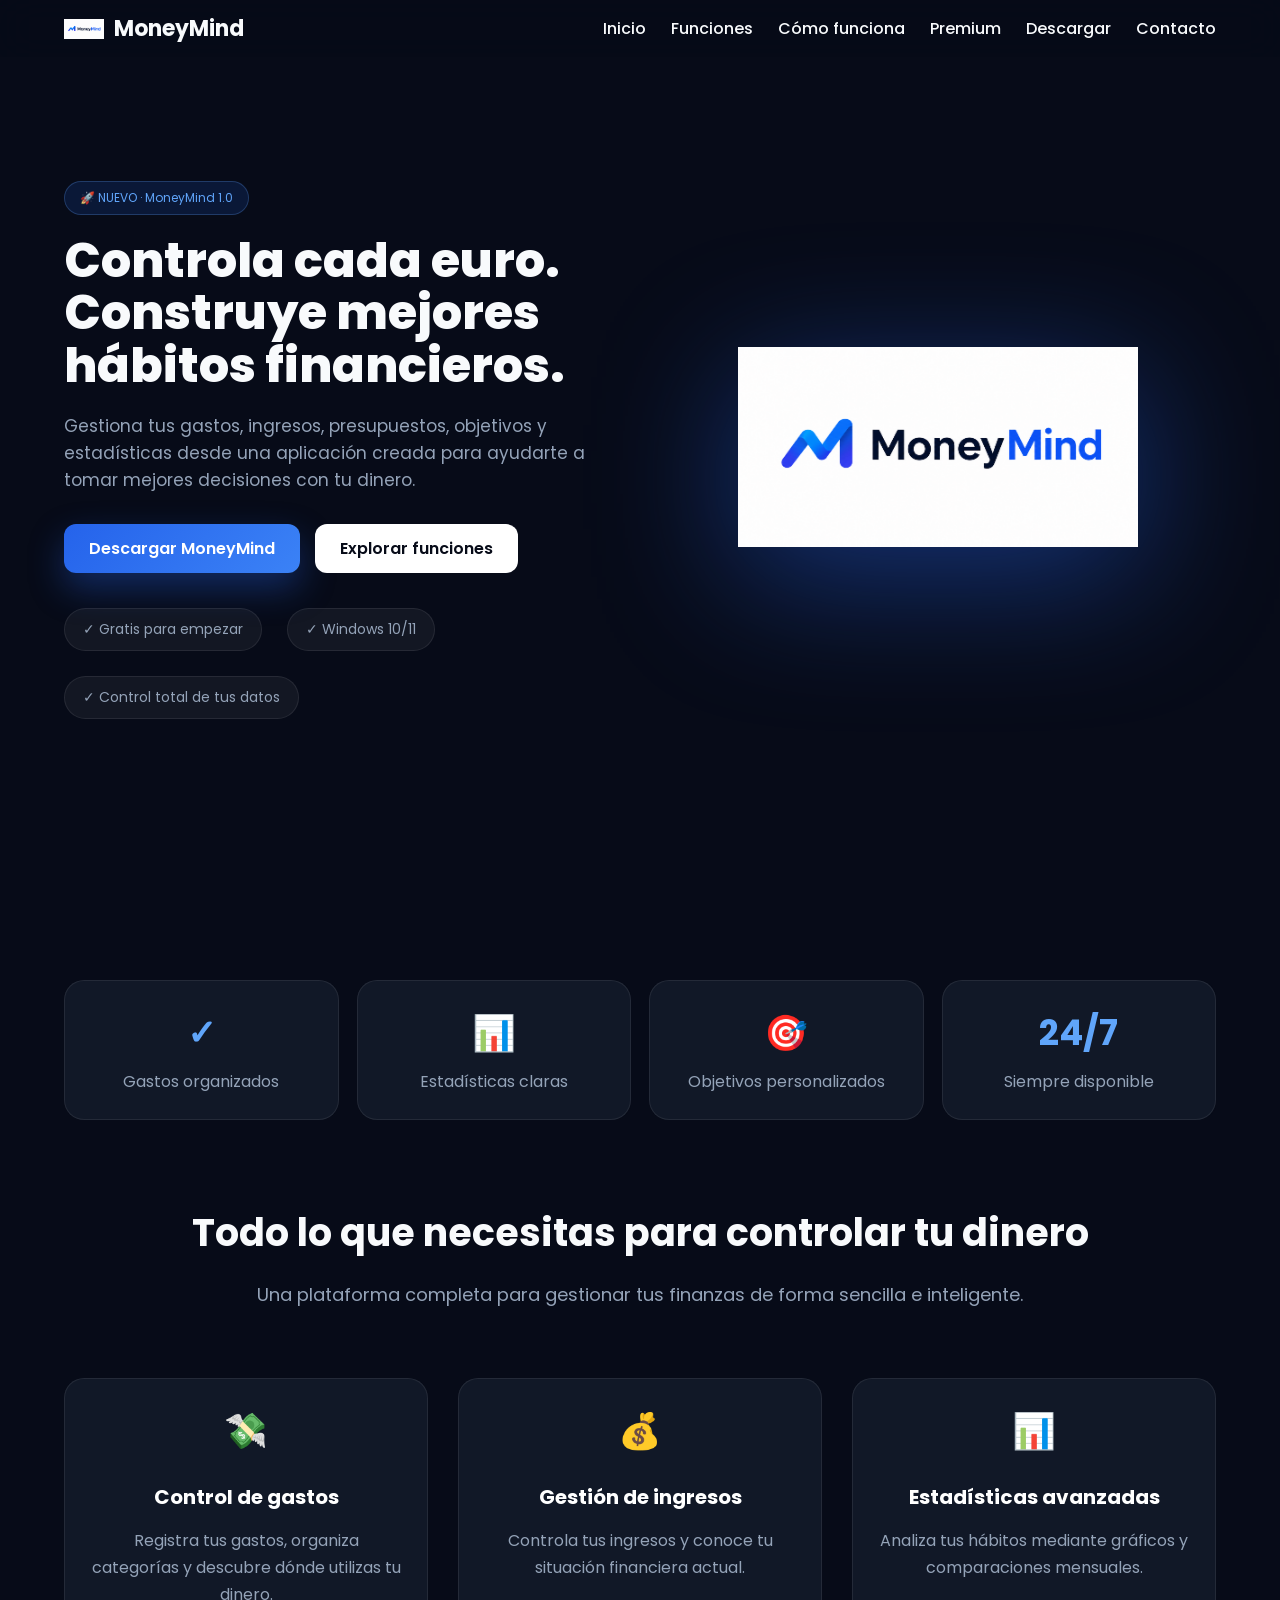
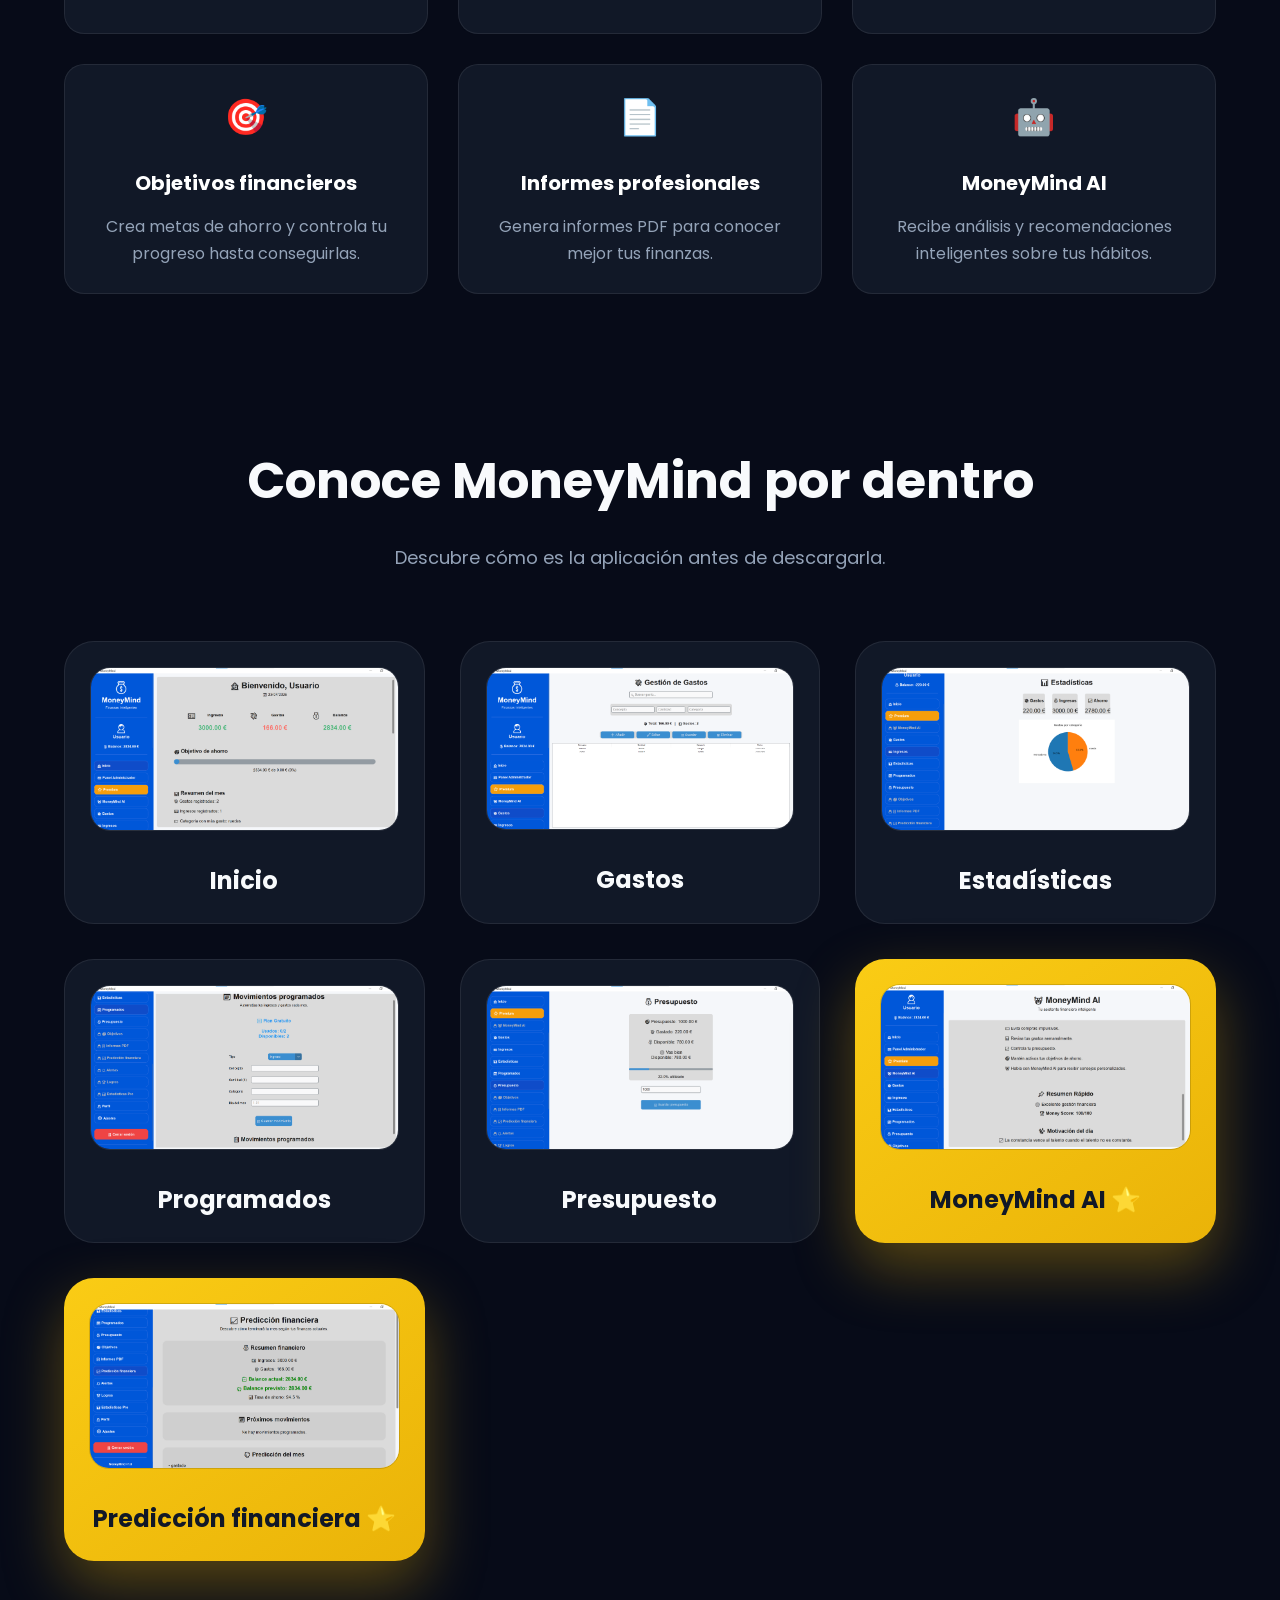
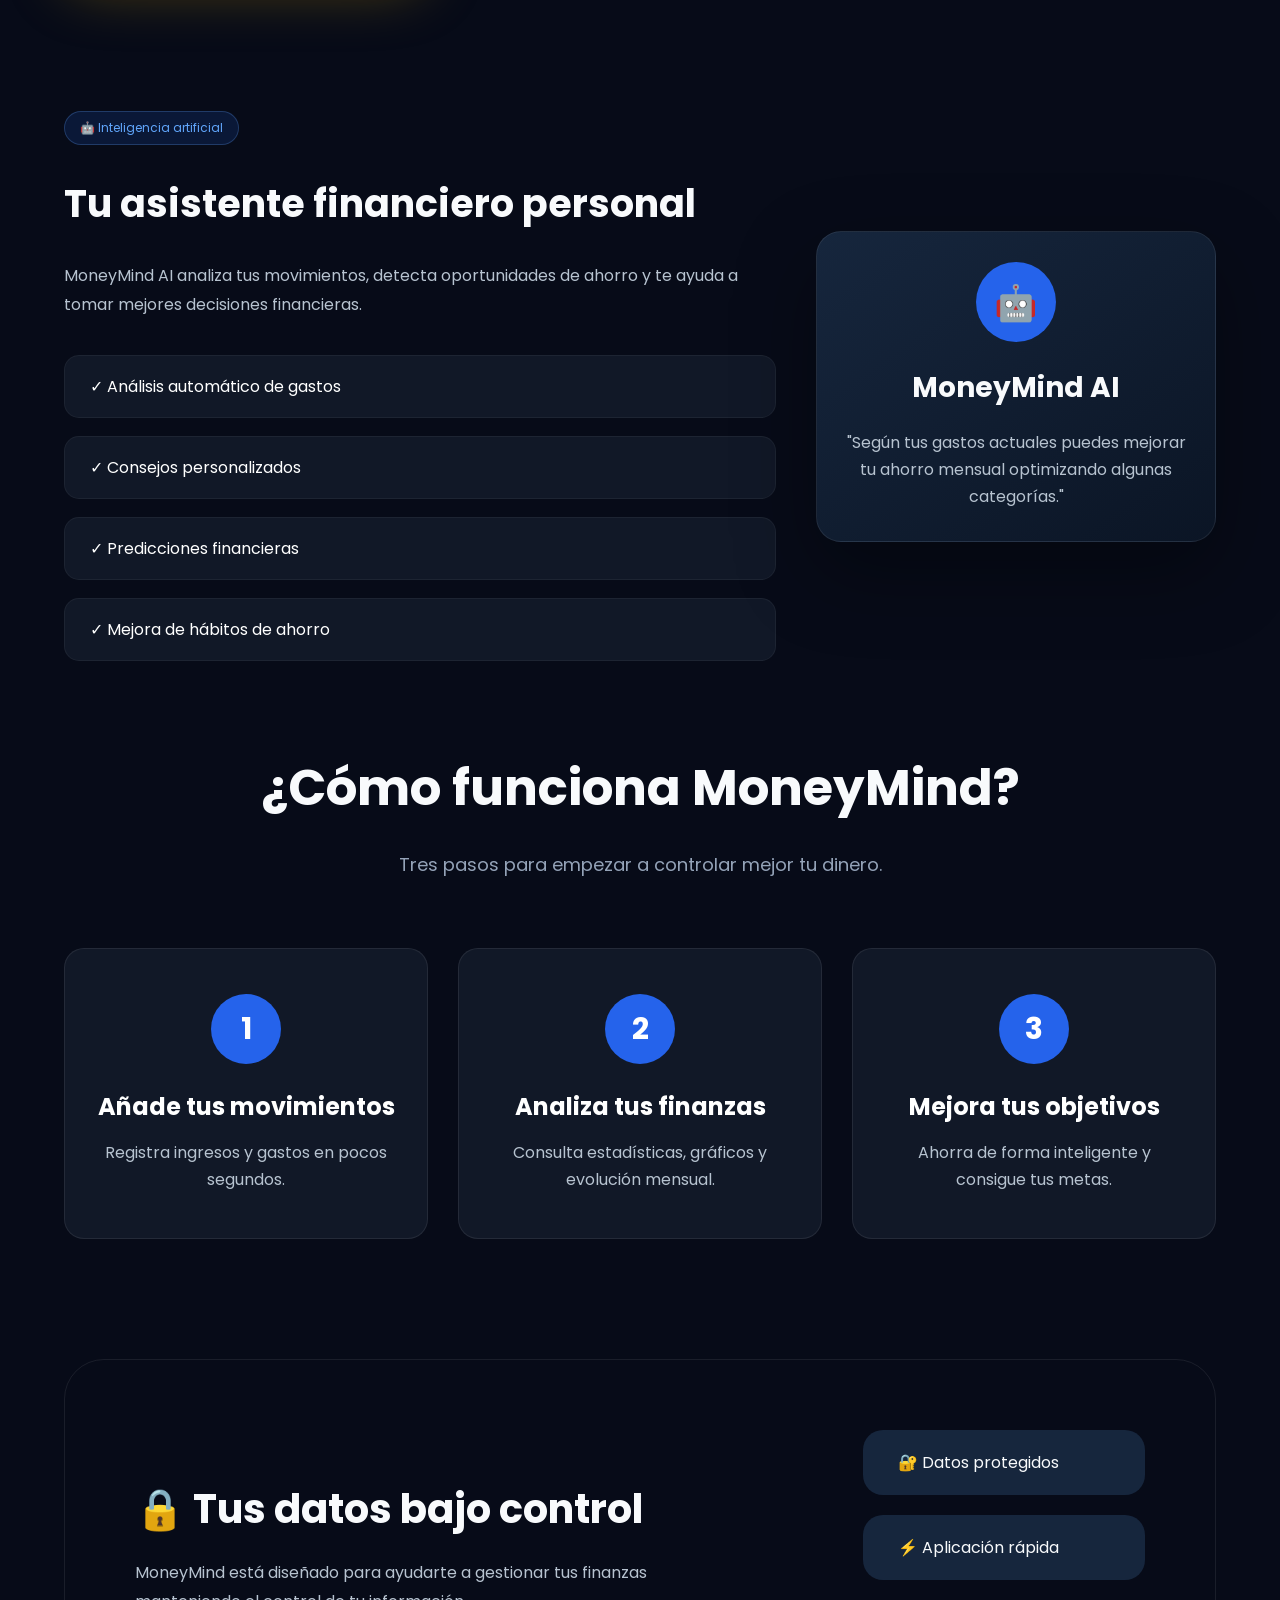
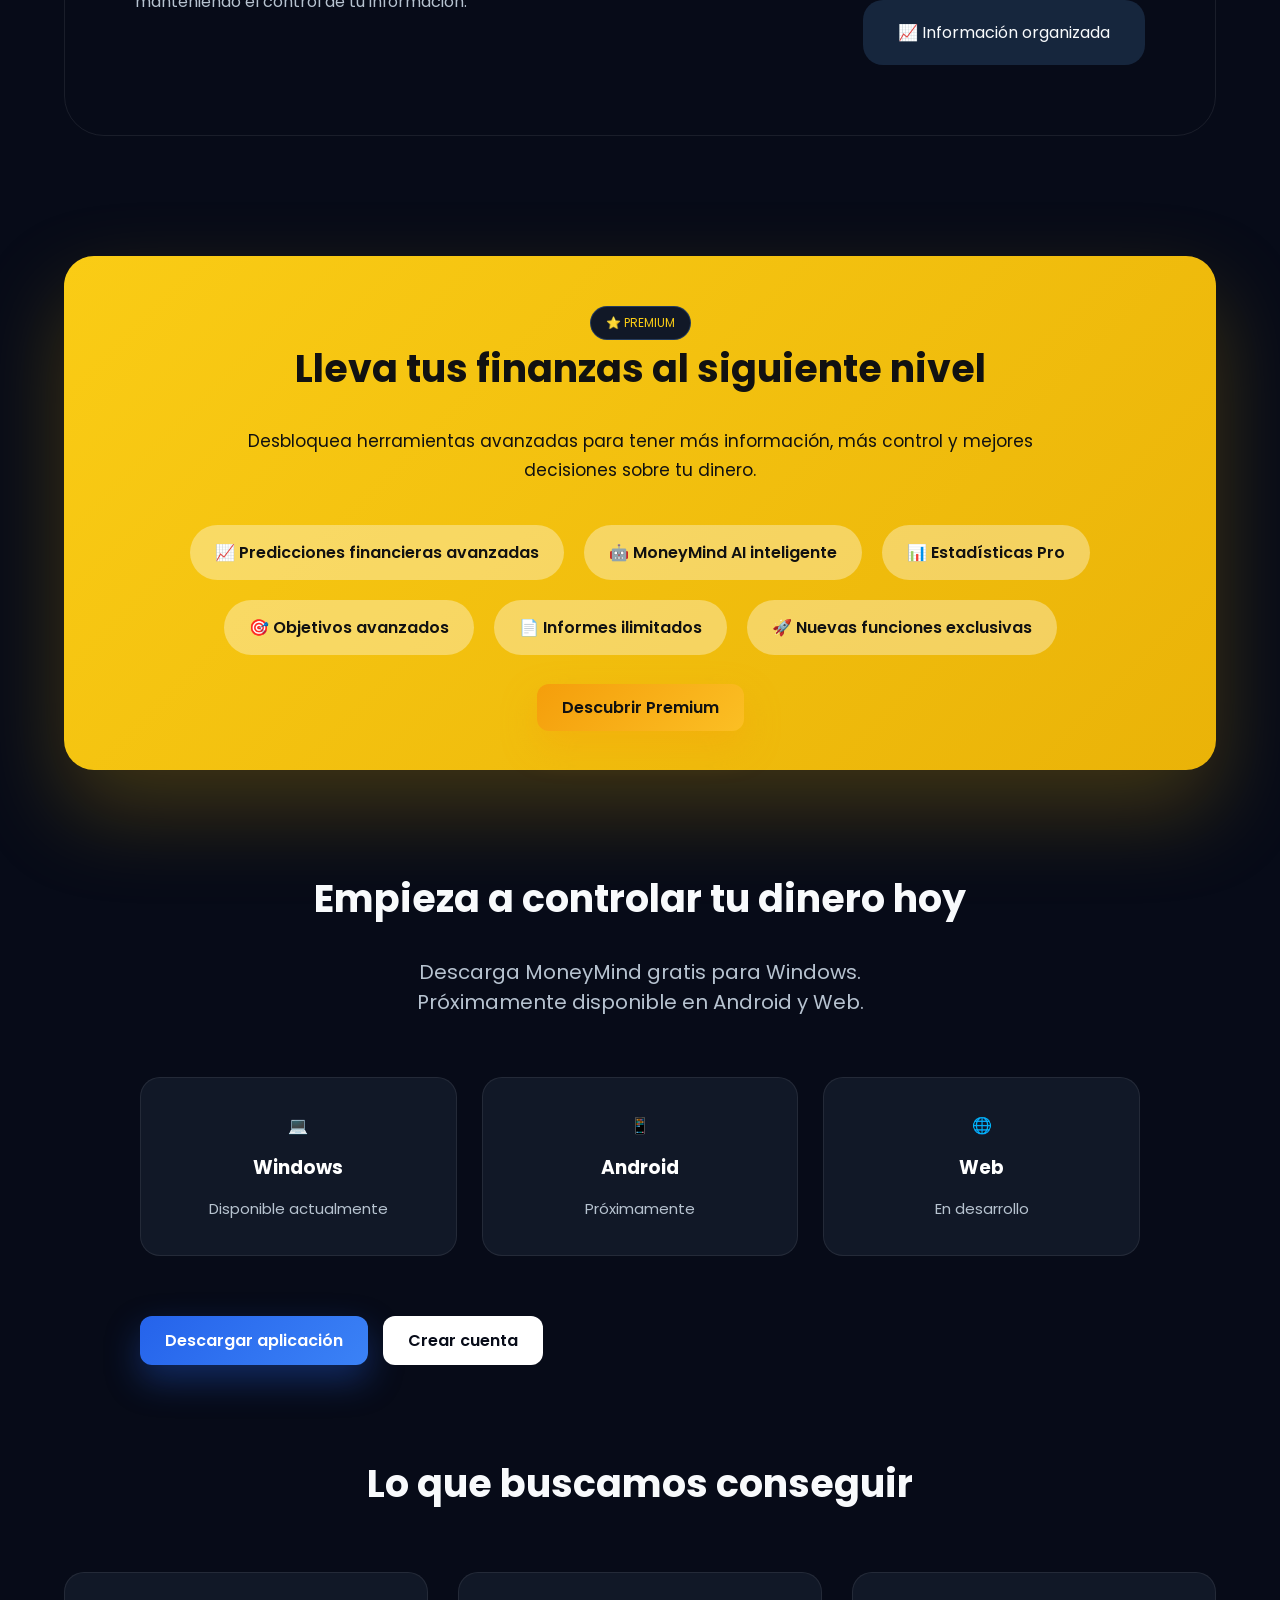
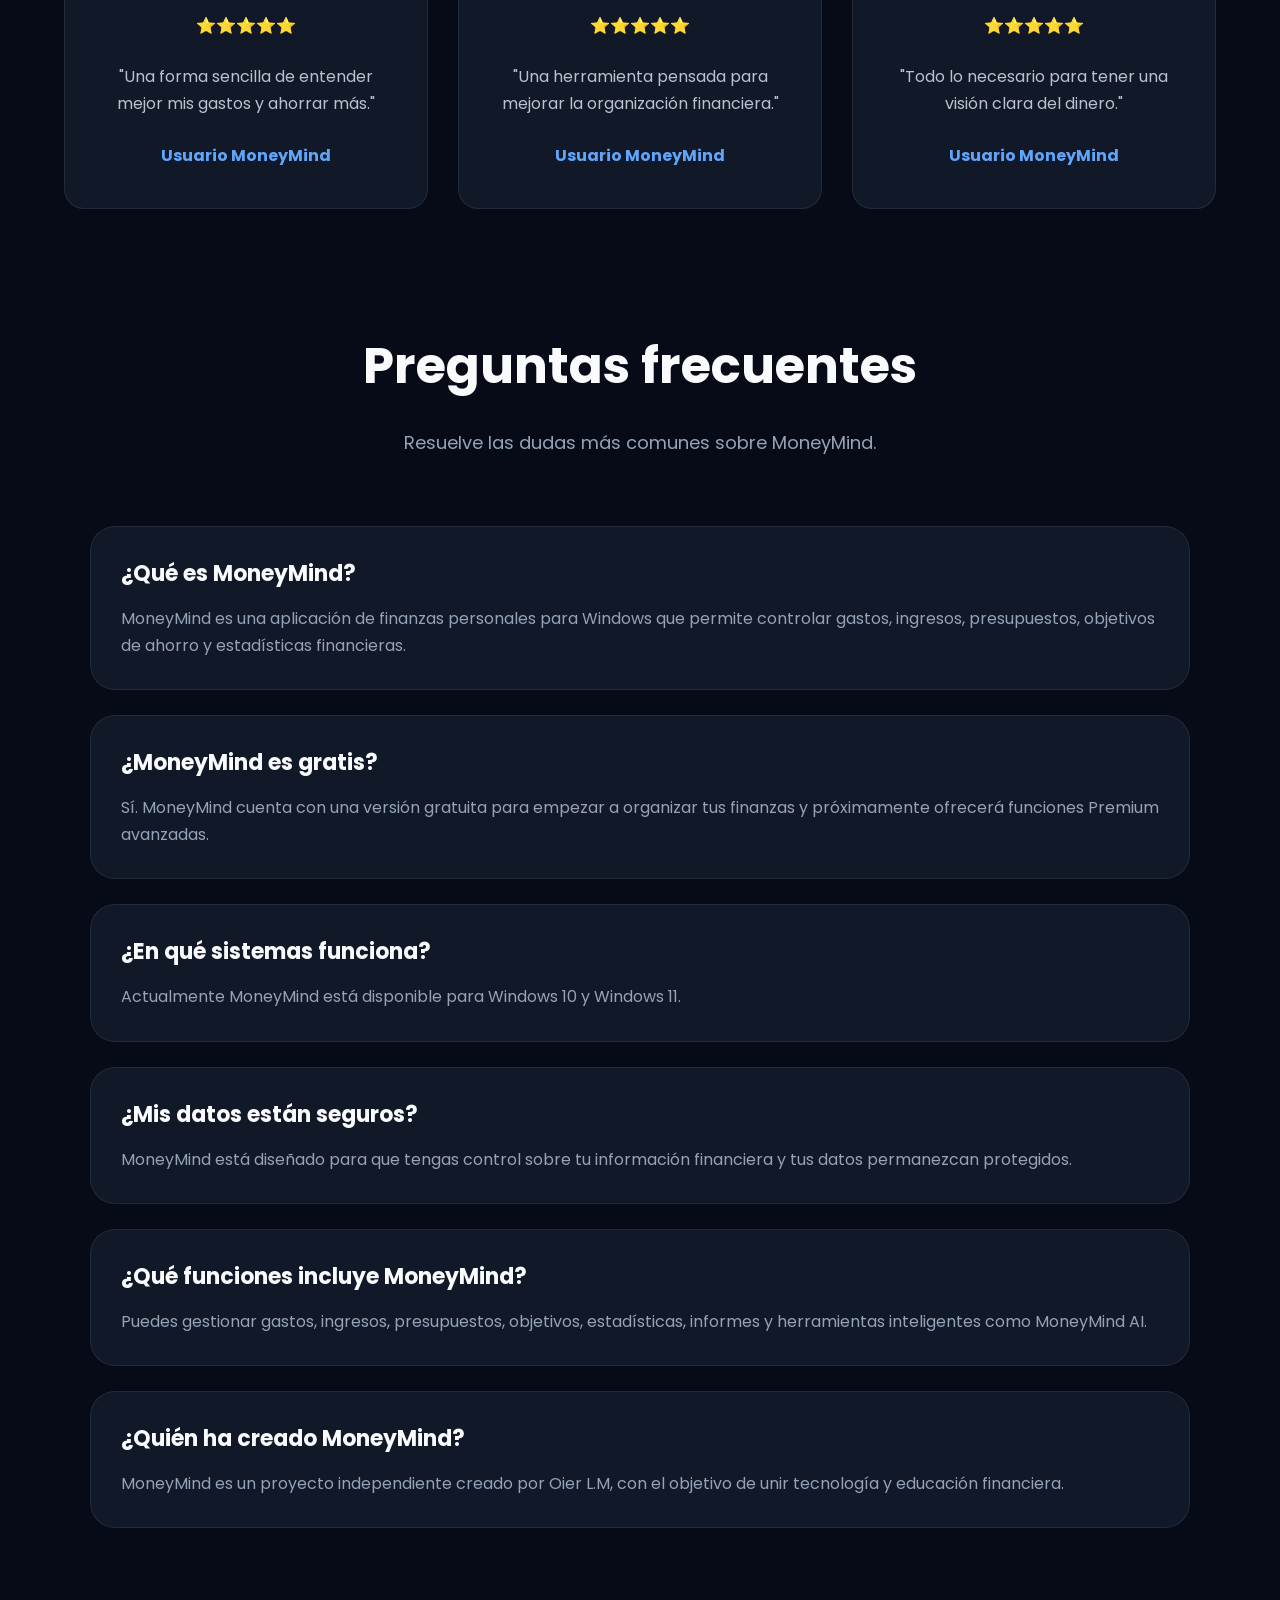
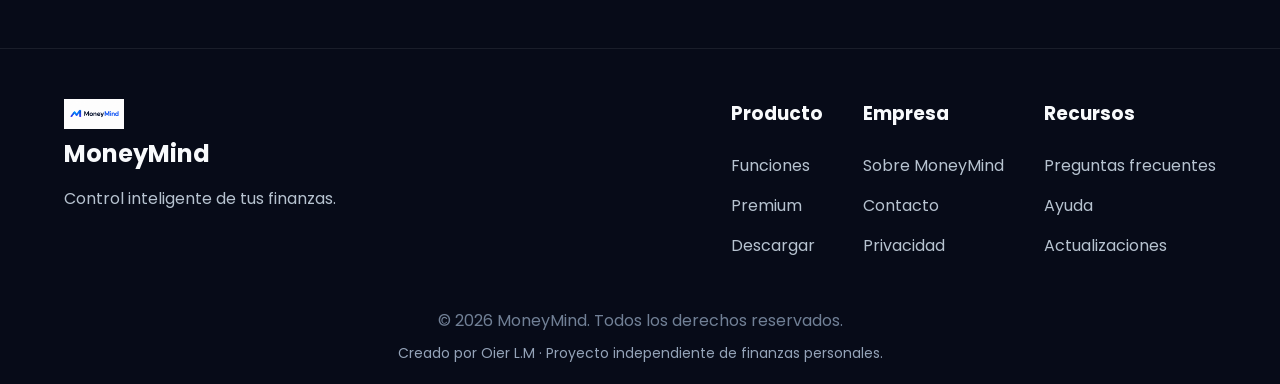
==== index.html @ a3d01015 "Add files via upload" ====
<!DOCTYPE html>
<html lang="es">

<head>

<meta charset="UTF-8">

<meta name="viewport" content="width=device-width, initial-scale=1.0">

<meta name="google-site-verification" content="z1dCvcmq63Uy8JYHEoKgB-xX5mWndfbq8cwg8Mv4E4Q">


<title>
MoneyMind | Aplicación de finanzas personales para controlar gastos
</title>


<meta
    name="description"
    content="MoneyMind es una aplicación de finanzas personales para Windows que ayuda a controlar gastos, ingresos, presupuestos, objetivos de ahorro y estadísticas financieras."
>


<meta
    name="keywords"
    content="finanzas personales, controlar gastos, aplicación de gastos, presupuesto personal, gestión financiera, app financiera Windows"
>


<meta name="author" content="MoneyMind">

<meta name="robots" content="index, follow">


<!-- URL principal -->

<link
    rel="canonical"
    href="https://moneymind1789-collab.github.io/MoneyMind/"
>


<!-- Open Graph para compartir en redes -->

<meta
    property="og:title"
    content="MoneyMind - Control inteligente de tus finanzas"
>


<meta
    property="og:description"
    content="Gestiona gastos, ingresos, presupuestos y objetivos desde una aplicación sencilla e inteligente."
>


<meta
    property="og:type"
    content="website"
>


<meta
    property="og:url"
    content="https://moneymind1789-collab.github.io/MoneyMind/"
>


<meta
    property="og:image"
    content="https://moneymind1789-collab.github.io/MoneyMind/assets/logo.png"
>


<!-- Datos estructurados para Google -->

<script type="application/ld+json">
{
  "@context": "https://schema.org",
  "@type": "SoftwareApplication",
  "name": "MoneyMind",
  "operatingSystem": "Windows",
  "applicationCategory": "FinanceApplication",
  "description": "Aplicación de finanzas personales para controlar gastos, ingresos, presupuestos y objetivos de ahorro.",
  "url": "https://moneymind1789-collab.github.io/MoneyMind/",
  "downloadUrl": "https://github.com/moneymind1789-collab/MoneyMind/releases/download/v1.0/MoneyMind.exe"
}
</script>


<link rel="stylesheet" href="style.css">


<link
    rel="preconnect"
    href="https://fonts.googleapis.com"
>


<link
    rel="preconnect"
    href="https://fonts.gstatic.com"
    crossorigin
>


<link
    href="https://fonts.googleapis.com/css2?family=Poppins:wght@300;400;500;600;700;800&display=swap"
    rel="stylesheet"
>


</head>


<body>


<header>


<nav class="navbar">


<div class="logo">


<img
    src="assets/logo.png"
    alt="Logo MoneyMind"
>


<span>
MoneyMind
</span>


</div>


<div class="menu-icon">

☰

</div>


<ul>


<li>
<a href="#inicio">
Inicio
</a>
</li>


<li>
<a href="#funciones">
Funciones
</a>
</li>


<li>
<a href="#como-funciona">
Cómo funciona
</a>
</li>


<li>
<a href="#premium">
Premium
</a>
</li>


<li>
<a href="#descargar">
Descargar
</a>
</li>


<li>
<a href="contacto.html">
Contacto
</a>
</li>


</ul>


</nav>


</header>


<main>


<section
    class="hero"
    id="inicio"
>


<div class="hero-texto reveal-left">


<span class="etiqueta">

🚀 NUEVO · MoneyMind 1.0

</span>


<h1>

Controla cada euro.
<br>

Construye mejores hábitos financieros.

</h1>


<p>

Gestiona tus gastos, ingresos, presupuestos,
objetivos y estadísticas desde una aplicación
creada para ayudarte a tomar mejores decisiones
con tu dinero.

</p>


<div class="botones">


<a
    href="https://github.com/moneymind1789-collab/MoneyMind/releases/download/v1.0/MoneyMind.exe"
    class="btn btn-azul"
>
    Descargar MoneyMind
</a>


<a
    href="#funciones"
    class="btn btn-blanco"
>

Explorar funciones

</a>


</div>


<div class="confianza">


<div>
✓ Gratis para empezar
</div>


<div>
✓ Windows 10/11
</div>


<div>
✓ Control total de tus datos
</div>


</div>


</div>


<div class="hero-imagen reveal-right">


<img
    src="assets/logo.png"
    alt="Aplicación MoneyMind"
>


</div>


</section>


<!-- ESTADÍSTICAS -->


<section
    class="estadisticas reveal"
    id="estadisticas"
>


<div class="stats-box">


<div class="stat">


<h2>
✓
</h2>


<p>
Gastos organizados
</p>


</div>


<div class="stat">


<h2>
📊
</h2>


<p>
Estadísticas claras
</p>


</div>


<div class="stat">


<h2>
🎯
</h2>


<p>
Objetivos personalizados
</p>


</div>


<div class="stat">


<h2>
24/7
</h2>


<p>
Siempre disponible
</p>


</div>


</div>


</section>



<!-- FUNCIONES -->

<section class="funciones reveal" id="funciones">



<h2>

Todo lo que necesitas para controlar tu dinero

</h2>



<p class="subtitulo">

Una plataforma completa para gestionar tus finanzas de forma sencilla e inteligente.

</p>







<div class="grid">





<div class="card reveal">


<div class="icono">

💸

</div>


<h3>

Control de gastos

</h3>


<p>

Registra tus gastos, organiza categorías y descubre dónde utilizas tu dinero.

</p>


</div>







<div class="card reveal">


<div class="icono">

💰

</div>


<h3>

Gestión de ingresos

</h3>


<p>

Controla tus ingresos y conoce tu situación financiera actual.

</p>


</div>







<div class="card reveal">


<div class="icono">

📊

</div>


<h3>

Estadísticas avanzadas

</h3>


<p>

Analiza tus hábitos mediante gráficos y comparaciones mensuales.

</p>


</div>







<div class="card reveal">


<div class="icono">

🎯

</div>


<h3>

Objetivos financieros

</h3>


<p>

Crea metas de ahorro y controla tu progreso hasta conseguirlas.

</p>


</div>







<div class="card reveal">


<div class="icono">

📄

</div>


<h3>

Informes profesionales

</h3>


<p>

Genera informes PDF para conocer mejor tus finanzas.

</p>


</div>







<div class="card reveal">


<div class="icono">

🤖

</div>


<h3>

MoneyMind AI

</h3>


<p>

Recibe análisis y recomendaciones inteligentes sobre tus hábitos.

</p>


</div>





</div>



</section>


<!-- CAPTURAS -->

<section class="capturas reveal">

    <h2>Conoce MoneyMind por dentro</h2>

    <p class="subtitulo">
        Descubre cómo es la aplicación antes de descargarla.
    </p>

    <div class="capturas-grid">

        <div class="captura">
            <img src="assets/inicio.png" onclick="abrirImagen(this.src)">
            <h3>Inicio</h3>
        </div>

        <div class="captura">
            <img src="assets/gastos.png" onclick="abrirImagen(this.src)">
            <h3>Gastos</h3>
        </div>

        <div class="captura">
            <img src="assets/estadisticas.png" onclick="abrirImagen(this.src)">
            <h3>Estadísticas</h3>
        </div>

        <div class="captura">
            <img src="assets/programados.png" onclick="abrirImagen(this.src)">
            <h3>Programados</h3>
        </div>

        <div class="captura">
            <img src="assets/presupuesto.png" onclick="abrirImagen(this.src)">
            <h3>Presupuesto</h3>
        </div>

        <div class="captura premium-captura">
            <img src="assets/moneymind-ai.png" onclick="abrirImagen(this.src)">
            <h3>MoneyMind AI ⭐</h3>
        </div>

        <div class="captura premium-captura">
            <img src="assets/prediccion-financiera.png" onclick="abrirImagen(this.src)">
            <h3>Predicción financiera ⭐</h3>
        </div>

    </div>

</section>




<!-- MONEY MIND AI -->

<section class="ia reveal" id="ia">



<div class="ia-contenido">



<span class="etiqueta">

🤖 Inteligencia artificial

</span>




<h2>

Tu asistente financiero personal

</h2>




<p>

MoneyMind AI analiza tus movimientos,
detecta oportunidades de ahorro y te ayuda
a tomar mejores decisiones financieras.

</p>





<div class="ia-lista">


<div>

✓ Análisis automático de gastos

</div>


<div>

✓ Consejos personalizados

</div>


<div>

✓ Predicciones financieras

</div>


<div>

✓ Mejora de hábitos de ahorro

</div>



</div>




</div>







<div class="ia-card">



<div class="ai-circle">

🤖

</div>




<h3>

MoneyMind AI

</h3>




<p>

"Según tus gastos actuales puedes mejorar tu ahorro mensual optimizando algunas categorías."

</p>



</div>






</section>









<!-- COMO FUNCIONA -->

<section class="como-funciona reveal" id="como-funciona">



<h2>

¿Cómo funciona MoneyMind?

</h2>



<p class="subtitulo">

Tres pasos para empezar a controlar mejor tu dinero.

</p>





<div class="pasos">





<div class="paso">


<span>

1

</span>


<h3>

Añade tus movimientos

</h3>


<p>

Registra ingresos y gastos en pocos segundos.

</p>


</div>







<div class="paso">


<span>

2

</span>


<h3>

Analiza tus finanzas

</h3>


<p>

Consulta estadísticas, gráficos y evolución mensual.

</p>


</div>







<div class="paso">


<span>

3

</span>


<h3>

Mejora tus objetivos

</h3>


<p>

Ahorra de forma inteligente y consigue tus metas.

</p>


</div>





</div>




</section>









<!-- SEGURIDAD -->

<section class="seguridad reveal">



<div>


<h2>

🔒 Tus datos bajo control

</h2>



<p>

MoneyMind está diseñado para ayudarte a gestionar
tus finanzas manteniendo el control de tu información.

</p>



</div>





<div class="seguridad-box">


<div>

🔐 Datos protegidos

</div>


<div>

⚡ Aplicación rápida

</div>


<div>

📈 Información organizada

</div>


</div>





</section>



<!-- PREMIUM -->

<section class="premium reveal" id="premium">



<div class="premium-contenido">



<span class="etiqueta premium-tag">

⭐ PREMIUM

</span>




<h2>

Lleva tus finanzas al siguiente nivel

</h2>





<p>

Desbloquea herramientas avanzadas para tener
más información, más control y mejores decisiones
sobre tu dinero.

</p>






<div class="premium-funciones">





<div>

📈 Predicciones financieras avanzadas

</div>




<div>

🤖 MoneyMind AI inteligente

</div>




<div>

📊 Estadísticas Pro

</div>




<div>

🎯 Objetivos avanzados

</div>




<div>

📄 Informes ilimitados

</div>




<div>

🚀 Nuevas funciones exclusivas

</div>



</div>






<a href="#" class="btn btn-dorado">

Descubrir Premium

</a>





</div>





</section>









<!-- DESCARGA -->

<section class="descarga reveal" id="descargar">





<h2>

Empieza a controlar tu dinero hoy

</h2>





<p>

Descarga MoneyMind gratis para Windows.
<br>

Próximamente disponible en Android y Web.

</p>







<div class="descarga-info">



<div>

💻

<h3>

Windows

</h3>

<p>

Disponible actualmente

</p>

</div>





<div>

📱

<h3>

Android

</h3>

<p>

Próximamente

</p>

</div>





<div>

🌐

<h3>

Web

</h3>

<p>

En desarrollo

</p>

</div>




</div>







<div class="botones">



<a href="descargar.html" class="btn btn-azul">

Descargar aplicación

</a>





<a href="#" class="btn btn-blanco">

Crear cuenta

</a>



</div>





</section>









<!-- TESTIMONIOS -->

<section class="testimonios reveal">





<h2>

Lo que buscamos conseguir

</h2>





<div class="testimonios-grid">





<div class="testimonio">


<div>

⭐⭐⭐⭐⭐

</div>


<p>

"Una forma sencilla de entender mejor mis gastos y ahorrar más."

</p>


<h4>

Usuario MoneyMind

</h4>


</div>







<div class="testimonio">


<div>

⭐⭐⭐⭐⭐

</div>


<p>

"Una herramienta pensada para mejorar la organización financiera."

</p>


<h4>

Usuario MoneyMind

</h4>


</div>







<div class="testimonio">


<div>

⭐⭐⭐⭐⭐

</div>


<p>

"Todo lo necesario para tener una visión clara del dinero."

</p>


<h4>

Usuario MoneyMind

</h4>


</div>





</div>





</section>




</main>









<!-- PREGUNTAS FRECUENTES -->

<section class="faq reveal" id="faq">


<h2>

Preguntas frecuentes

</h2>


<p class="subtitulo">

Resuelve las dudas más comunes sobre MoneyMind.

</p>




<div class="faq-container">



<div class="faq-item">

<h3>

¿Qué es MoneyMind?

</h3>

<p>

MoneyMind es una aplicación de finanzas personales para Windows que permite controlar gastos, ingresos, presupuestos, objetivos de ahorro y estadísticas financieras.

</p>

</div>





<div class="faq-item">

<h3>

¿MoneyMind es gratis?

</h3>

<p>

Sí. MoneyMind cuenta con una versión gratuita para empezar a organizar tus finanzas y próximamente ofrecerá funciones Premium avanzadas.

</p>

</div>





<div class="faq-item">

<h3>

¿En qué sistemas funciona?

</h3>

<p>

Actualmente MoneyMind está disponible para Windows 10 y Windows 11.

</p>

</div>





<div class="faq-item">

<h3>

¿Mis datos están seguros?

</h3>

<p>

MoneyMind está diseñado para que tengas control sobre tu información financiera y tus datos permanezcan protegidos.

</p>

</div>





<div class="faq-item">

<h3>

¿Qué funciones incluye MoneyMind?

</h3>

<p>

Puedes gestionar gastos, ingresos, presupuestos, objetivos, estadísticas, informes y herramientas inteligentes como MoneyMind AI.

</p>

</div>




<div class="faq-item">

<h3>

¿Quién ha creado MoneyMind?

</h3>

<p>

MoneyMind es un proyecto independiente creado por Oier L.M, con el objetivo de unir tecnología y educación financiera.

</p>

</div>



</div>


</section>




<!-- FOOTER -->

<footer class="footer">





<div class="footer-contenido">





<div class="footer-logo">



<img src="assets/logo.png" alt="Logo MoneyMind">



<h2>

MoneyMind

</h2>




<p>

Control inteligente de tus finanzas.

</p>




</div>









<div class="footer-links">





<div>


<h3>

Producto

</h3>


<a href="#funciones">

Funciones

</a>


<a href="#premium">

Premium

</a>


<a href="#descargar">

Descargar

</a>



</div>








<div>


<h3>

Empresa

</h3>


<a href="sobre.html">
Sobre MoneyMind
</a>



<a href="contacto.html">

Contacto

</a>



<a href="privacidad.html">
Privacidad
</a>



</div>








<div>


<h3>

Recursos

</h3>


<a href="#faq">

Preguntas frecuentes

</a>


<a href="ayuda.html">
Ayuda
</a>


<a href="actualizaciones.html">
Actualizaciones
</a>


</div>







</div>







</div>









<div class="footer-final">



<p>

© 2026 MoneyMind.
Todos los derechos reservados.

</p>


<p class="creador">

Creado por Oier L.M · Proyecto independiente de finanzas personales.

</p>



</div>






</footer>








<script src="script.js"></script>





</body>

</html>
---- style.css ----
/* ================================================= */

/* RESET GLOBAL */

/* ================================================= */



*{

    margin:0;

    padding:0;

    box-sizing:border-box;

}





:root{



    --bg:#070B18;



    --bg-card:#111827;



    --bg-card-light:#162235;



    --primary:#2563EB;



    --primary-light:#3B82F6;



    --success:#10B981;



    --gold:#F59E0B;



    --text:#F8FAFC;



    --text-soft:#94A3B8;



    --border:rgba(255,255,255,.08);



}





html{



    scroll-behavior:smooth;



    scroll-padding-top:100px;



    background:#070B18;



}





body{



    font-family:'Poppins',sans-serif;



    background:#070B18 !important;



    color:#F8FAFC;



    overflow-x:hidden;



    min-height:100vh;



}









/* ================================================= */

/* FONDO FINTECH PREMIUM */

/* ================================================= */





body::before{



    content:"";



    position:fixed;



    width:950px;



    height:950px;



    top:-400px;



    right:-350px;





    background:#3B82F6;



    opacity:.20;



    filter:blur(180px);



    border-radius:50%;



    z-index:-2;



}









body::after{



    content:"";



    position:fixed;



    width:850px;



    height:850px;



    bottom:-400px;



    left:-350px;





    background:#10B981;



    opacity:.12;



    filter:blur(180px);



    border-radius:50%;



    z-index:-2;



}











/* ================================================= */

/* NAVBAR */

/* ================================================= */





header{



    position:fixed;



    top:0;



    width:100%;



    z-index:999;



    backdrop-filter:blur(20px);



    background:rgba(7,11,24,.75);



}











.navbar{



    width:90%;



    max-width:1300px;



    margin:auto;



    display:flex;



    justify-content:space-between;



    align-items:center;



    padding:20px 0;



}











.logo{



    display:flex;



    align-items:center;



    gap:15px;



    font-size:28px;



    font-weight:700;



}











.logo img{



    width:55px;



}











.navbar ul{



    display:flex;



    gap:40px;



    list-style:none;



}











.navbar a{



    color:var(--text);



    text-decoration:none;



    font-weight:500;



    transition:.3s;



}











.navbar a:hover{



    color:#60A5FA;



}











.menu-icon{



    display:none;



    font-size:32px;



    cursor:pointer;



}













/* ================================================= */

/* HERO */

/* ================================================= */





.hero{



    min-height:100vh;



    width:90%;



    max-width:1300px;



    margin:auto;



    display:grid;



    grid-template-columns:1fr 1fr;



    align-items:center;



    gap:70px;



}











.etiqueta{



    display:inline-block;



    background:rgba(37,99,235,.15);



    color:#60A5FA;



    padding:10px 20px;



    border-radius:40px;



    font-size:14px;



    border:1px solid rgba(96,165,250,.25);



}











.hero-texto h1{



    font-size:70px;



    line-height:1.1;



    margin:30px 0;



    font-weight:800;



}











.hero-texto p{



    color:var(--text-soft);



    font-size:20px;



    line-height:1.8;



    max-width:600px;



}











.hero-imagen{



    text-align:center;



}











.hero-imagen img{



    width:100%;



    max-width:560px;



    animation:flotar 5s infinite ease-in-out;





    filter:



    drop-shadow(0 30px 70px rgba(37,99,235,.45));



}







/* ================================================= */

/* BOTONES PREMIUM */

/* ================================================= */





.botones{



    display:flex;



    gap:20px;



    margin-top:45px;



    flex-wrap:wrap;



}









.btn{



    position:relative;



    padding:16px 35px;



    border-radius:16px;



    text-decoration:none;



    font-weight:600;



    overflow:hidden;



    transition:.35s;



}











.btn-azul{



    background:linear-gradient(

    135deg,

    #2563EB,

    #3B82F6

    );



    color:white;



    box-shadow:

    0 15px 35px rgba(37,99,235,.35);



}











.btn-azul:hover{



    transform:translateY(-6px) scale(1.03);



    box-shadow:

    0 20px 45px rgba(37,99,235,.55);



}











.btn-blanco{



    background:white;



    color:#070B18;



}











.btn-blanco:hover{



    transform:translateY(-6px);



}











.btn-dorado{



    background:linear-gradient(

    135deg,

    #F59E0B,

    #FBBF24

    );



    color:#111;



    box-shadow:

    0 15px 35px rgba(245,158,11,.35);



}











.btn-dorado:hover{



    transform:translateY(-6px);



}











/* ================================================= */

/* ANIMACIÓN HERO */

/* ================================================= */





@keyframes flotar{



0%{



transform:translateY(0);



}





50%{



transform:translateY(-20px);



}





100%{



transform:translateY(0);



}



}











/* ================================================= */

/* ESTADÍSTICAS */

/* ================================================= */





.estadisticas{



    width:90%;



    max-width:1300px;



    margin:120px auto;



}











.stats-box{



    display:grid;



    grid-template-columns:repeat(4,1fr);



    gap:25px;



}











.stat{





    background:

    rgba(17,24,39,.75);





    backdrop-filter:blur(15px);





    border:1px solid var(--border);





    padding:35px 20px;





    border-radius:28px;





    text-align:center;





    transition:.4s;



}











.stat:hover{



    transform:translateY(-12px);



    border-color:#2563EB;



    box-shadow:

    0 25px 60px rgba(37,99,235,.25);



}











.stat h2{



    font-size:45px;



    color:#60A5FA;



}











.stat p{



    margin-top:10px;



    color:var(--text-soft);



}











/* ================================================= */

/* FUNCIONES */

/* ================================================= */





.funciones{





    width:90%;





    max-width:1300px;





    margin:150px auto;





    text-align:center;





}











.funciones h2{





    font-size:50px;





    line-height:1.2;





}











.subtitulo{





    margin:25px auto 70px;





    color:var(--text-soft);





    font-size:18px;





}











.grid{





    display:grid;





    grid-template-columns:repeat(auto-fit,minmax(280px,1fr));





    gap:30px;





}











/* TARJETAS FINTECH */





.card{





    position:relative;





    background:



    rgba(17,24,39,.75);





    backdrop-filter:blur(15px);





    padding:40px;





    border-radius:28px;





    border:1px solid var(--border);





    overflow:hidden;





    transition:.45s;





}











.card:hover{





    transform:



    translateY(-15px)



    rotateX(5deg)



    rotateY(-5deg);





    border-color:#2563EB;





    box-shadow:



    0 30px 70px rgba(37,99,235,.3);





}











.card::before{





    content:"";





    position:absolute;





    inset:0;





    background:



    linear-gradient(



    120deg,



    transparent,



    rgba(255,255,255,.12),



    transparent



    );





    transform:translateX(-100%);





    transition:.6s;





}











.card:hover::before{





    transform:translateX(100%);





}











.icono{





    font-size:50px;





    margin-bottom:25px;





}











.card h3{





    font-size:24px;





    margin-bottom:15px;





}











.card p{





    color:var(--text-soft);





    line-height:1.7;





}













/* ================================================= */

/* ANIMACIONES SCROLL */

/* ================================================= */





.reveal{





    opacity:0;





    transform:translateY(60px);





    transition:1s;





}













.reveal.active{





    opacity:1;





    transform:translateY(0);





}















.reveal-left{





    opacity:0;





    transform:translateX(-80px);





    transition:1s;





}











.reveal-left.active{





    opacity:1;





    transform:translateX(0);





}















.reveal-right{





    opacity:0;





    transform:translateX(80px);





    transition:1s;





}















.reveal-right.active{





    opacity:1;





    transform:translateX(0);





}







/* ================================================= */

/* MONEYMIND AI */

/* ================================================= */







.ia{





    width:90%;





    max-width:1300px;





    margin:150px auto;





    display:grid;





    grid-template-columns:1fr 400px;





    gap:70px;





    align-items:center;





}















.ia-contenido h2{





    font-size:50px;





    margin:30px 0;





}















.ia-contenido p{





    color:#b7c3d0;





    font-size:19px;





    line-height:1.8;





}















.ia-lista{





    margin-top:35px;





    display:flex;





    flex-direction:column;





    gap:18px;





}











.ia-lista div{





    background:#111d30;





    padding:18px 25px;





    border-radius:15px;





    border:1px solid rgba(255,255,255,.05);





    transition:.3s;





}











.ia-lista div:hover{





    transform:translateX(10px);





    border-color:#2563eb;





}

















.ia-card{





    background:





    linear-gradient(



    145deg,



    #16263d,



    #0b1525



    );





    border-radius:30px;





    padding:45px 30px;





    text-align:center;





    box-shadow:



    0 30px 80px rgba(0,0,0,.35);





    border:1px solid rgba(255,255,255,.08);





}















.ai-circle{





    width:100px;





    height:100px;





    margin:auto;





    display:flex;





    align-items:center;





    justify-content:center;





    font-size:50px;





    border-radius:50%;





    background:#2563eb;





    margin-bottom:25px;





}















.ia-card h3{





    font-size:28px;





    margin-bottom:20px;





}











.ia-card p{





    color:#b7c3d0;





    line-height:1.7;





}



















/* ================================================= */

/* PREMIUM */

/* ================================================= */











.premium{





    width:90%;





    max-width:1300px;





    margin:160px auto;





    padding:90px;





    border-radius:40px;





    text-align:center;





    color:#111;





    background:





    linear-gradient(



    135deg,



    #facc15,



    #eab308



    );





    box-shadow:



    0 40px 90px rgba(234,179,8,.25);





}















.premium h2{





    font-size:55px;





}















.premium p{





    font-size:20px;





    max-width:800px;





    margin:30px auto;





    line-height:1.7;





}















.premium-tag{





    background:#111827;





    color:#facc15;





}















.premium-funciones{





    display:flex;





    justify-content:center;





    gap:20px;





    flex-wrap:wrap;





    margin:40px 0;





}















.premium-funciones div{





    background:rgba(255,255,255,.35);





    padding:15px 25px;





    border-radius:30px;





    font-weight:600;





}



















/* ================================================= */

/* DESCARGA */

/* ================================================= */











.descarga{





    text-align:center;





    width:90%;





    max-width:1000px;





    margin:150px auto;





}











.descarga h2{





    font-size:55px;





}











.descarga p{





    color:#b7c3d0;





    font-size:20px;





    margin:30px 0 50px;





}

















/* ================================================= */

/* FOOTER */

/* ================================================= */











.footer{





    border-top:





    1px solid rgba(255,255,255,.08);





    padding:70px 5% 30px;





}















.footer-contenido{





    max-width:1300px;





    margin:auto;





    display:flex;





    justify-content:space-between;





    gap:50px;





}















.footer-logo img{





    width:60px;





}















.footer-logo p{





    color:#b7c3d0;





    margin-top:15px;





}















.footer-links{





    display:flex;





    gap:80px;





}











.footer-links div{





    display:flex;





    flex-direction:column;





    gap:15px;





}











.footer-links h3{





    margin-bottom:10px;





}











.footer-links a{





    color:#b7c3d0;





    text-decoration:none;





    transition:.3s;





}











.footer-links a:hover{





    color:white;





}















.footer-final{





    text-align:center;





    color:#718096;





    margin-top:50px;





}





/* ================================================= */

/* RESPONSIVE */

/* ================================================= */







@media(max-width:1100px){







    .hero{





        grid-template-columns:1fr;





        text-align:center;





        padding-top:150px;





    }











    .hero-texto p{





        margin:auto;





    }











    .hero-imagen{





        margin-top:40px;





    }













    .ia{





        grid-template-columns:1fr;





        text-align:center;





    }











    .ia-lista{





        text-align:left;





    }











    .stats-box{





        grid-template-columns:repeat(2,1fr);





    }











    .premium{





        padding:60px 30px;





    }











}



















@media(max-width:850px){











    .navbar{





        width:85%;





    }











    .menu-icon{





        display:block;





    }













    .navbar ul{





        position:absolute;





        top:80px;





        left:0;





        width:100%;





        background:#06101d;





        flex-direction:column;





        align-items:center;





        padding:30px;





        gap:25px;





        display:none;





    }













    .navbar ul.active{





        display:flex;





    }











    .hero-texto h1{





        font-size:48px;





    }













    .funciones h2,





    .ia-contenido h2,





    .premium h2,





    .descarga h2{





        font-size:38px;





    }











    .footer-contenido{





        flex-direction:column;





        text-align:center;





    }











    .footer-links{





        justify-content:center;





    }









}



















@media(max-width:600px){











    .hero{





        width:85%;





    }











    .hero-texto h1{





        font-size:38px;





    }











    .hero-texto p{





        font-size:16px;





    }











    .botones{





        justify-content:center;





    }











    .btn{





        width:100%;





    }











    .stats-box{





        grid-template-columns:1fr;





    }











    .premium{





        width:85%;





        border-radius:25px;





    }











    .footer-links{





        flex-direction:column;





        gap:40px;





    }











    .ia-card{





        padding:35px 20px;





    }











}







/* ================================================= */

/* CONTACTO */

/* ================================================= */





.contacto{





    width:90%;



    max-width:1200px;



    margin:170px auto 100px;





    display:grid;



    grid-template-columns:1fr 400px;





    gap:70px;





    align-items:center;





}











.contacto-contenido h1{





    font-size:55px;





    margin:30px 0;





}











.contacto-contenido p{





    color:#b7c3d0;





    font-size:19px;





    line-height:1.8;





    margin-bottom:40px;





}















.formulario{





    display:flex;





    flex-direction:column;





    gap:20px;





}















.formulario input,





.formulario textarea{





    width:100%;





    padding:18px 20px;





    border-radius:15px;





    border:1px solid rgba(255,255,255,.1);





    background:#111d30;





    color:white;





    font-family:'Poppins',sans-serif;





    font-size:16px;





    outline:none;





    transition:.3s;





}















.formulario textarea{





    height:160px;





    resize:none;





}















.formulario input:focus,





.formulario textarea:focus{





    border-color:#2563eb;





    box-shadow:0 0 20px rgba(37,99,235,.25);





}















.contacto-info{





    background:#111d30;





    padding:45px 35px;





    border-radius:30px;





    border:1px solid rgba(255,255,255,.08);





    box-shadow:0 30px 70px rgba(0,0,0,.25);





}















.contacto-info h2{





    font-size:35px;





    margin-bottom:20px;





}











.contacto-info p{





    color:#b7c3d0;





    margin-bottom:30px;





}















.contacto-info div{





    margin-top:20px;





    padding:15px;





    background:#16263d;





    border-radius:15px;





}











@media(max-width:900px){







    .contacto{





        grid-template-columns:1fr;





    }







    .contacto-contenido h1{





        font-size:40px;





    }





}









/* ================================================= */

/* PAGINA DESCARGA */

/* ================================================= */







.descarga-pagina{





    width:90%;





    max-width:1200px;





    margin:170px auto 100px;





    text-align:center;





}















.descarga-pagina h1{





    font-size:60px;





    margin:35px 0;





    line-height:1.2;





}















.descarga-pagina p{





    color:#b7c3d0;





    font-size:20px;





    max-width:800px;





    margin:0 auto 40px;





    line-height:1.8;





}















.descarga-card{





    margin:75px auto;





    max-width:500px;





    background:#111d30;





    padding:50px 40px;





    border-radius:35px;





    border:1px solid rgba(255,255,255,.08);





    box-shadow:0 30px 70px rgba(0,0,0,.3);





    transition:.4s;





}















.descarga-card:hover{





    transform:translateY(-10px);





    border-color:#2563eb;





    box-shadow:0 40px 90px rgba(37,99,235,.25);





}















.descarga-card img{





    width:90px;





    margin-bottom:25px;





}















.descarga-card h2{





    font-size:32px;





    margin-bottom:20px;





}















.descarga-card p{





    font-size:16px;





    margin:10px auto;





}















.descarga-card .btn{





    display:inline-block;





    margin-top:30px;





}

















/* ================================================= */

/* PROXIMAMENTE */

/* ================================================= */











.proximamente{





    margin-top:80px;





    display:flex;





    justify-content:center;





    gap:20px;





    flex-wrap:wrap;





}











.proximamente h2{





    width:100%;





    font-size:40px;





    margin-bottom:20px;





}















.proximamente div{





    background:#111d30;





    padding:20px 30px;





    border-radius:20px;





    border:1px solid rgba(255,255,255,.06);





    color:#b7c3d0;





    transition:.3s;





}















.proximamente div:hover{





    color:white;





    transform:translateY(-5px);





    border-color:#2563eb;





}















@media(max-width:700px){







    .descarga-pagina h1{





        font-size:40px;





    }







    .descarga-card{





        padding:40px 20px;





    }





}











/* ================================================= */

/* NUEVAS SECCIONES MONEYMIND 1.0 */

/* ================================================= */





/* CONFIANZA HERO */





.confianza{



    display:flex;



    gap:25px;



    margin-top:35px;



    flex-wrap:wrap;



    color:#94a3b8;



    font-size:14px;



}







.confianza div{



    background:rgba(255,255,255,.05);



    padding:10px 18px;



    border-radius:30px;



    border:1px solid rgba(255,255,255,.08);



}











/* ================================================= */

/* COMO FUNCIONA */

/* ================================================= */







.como-funciona{



    width:90%;



    max-width:1300px;



    margin:160px auto;



    text-align:center;



}











.como-funciona h2{



    font-size:50px;



    margin-bottom:20px;



}











.pasos{





    display:grid;



    grid-template-columns:repeat(3,1fr);



    gap:30px;



    margin-top:70px;





}











.paso{





    background:#111d30;



    padding:45px 30px;



    border-radius:30px;



    border:1px solid rgba(255,255,255,.08);



    transition:.4s;





}











.paso:hover{





    transform:translateY(-12px);



    border-color:#2563eb;



    box-shadow:0 30px 70px rgba(37,99,235,.25);





}











.paso span{





    display:flex;



    width:70px;



    height:70px;



    margin:auto;



    align-items:center;



    justify-content:center;



    border-radius:50%;



    background:#2563eb;



    font-size:30px;



    font-weight:700;





}







.paso h3{



    margin:25px 0 15px;



    font-size:24px;



}







.paso p{



    color:#b7c3d0;



    line-height:1.7;



}











/* ================================================= */

/* SEGURIDAD */

/* ================================================= */







.seguridad{





    width:90%;



    max-width:1300px;



    margin:120px auto;



    padding:70px;



    background:#101d30;



    border-radius:40px;



    display:flex;



    justify-content:space-between;



    align-items:center;



    gap:50px;



    border:1px solid rgba(255,255,255,.08);





}











.seguridad h2{





    font-size:40px;





}











.seguridad p{





    color:#b7c3d0;



    max-width:600px;



    margin-top:20px;



    line-height:1.8;





}











.seguridad-box{





    display:flex;



    flex-direction:column;



    gap:20px;





}











.seguridad-box div{





    background:#16263d;



    padding:20px 35px;



    border-radius:20px;



}











/* ================================================= */

/* DESCARGA MEJORADA */

/* ================================================= */







.descarga-info{





    display:grid;



    grid-template-columns:repeat(3,1fr);



    gap:25px;



    margin:60px 0;





}











.descarga-info div{





    background:#111d30;



    padding:35px;



    border-radius:25px;



    border:1px solid rgba(255,255,255,.08);



}











.descarga-info h3{





    margin:15px 0;





}







.descarga-info p{





    margin:0;



    font-size:15px;





}











/* ================================================= */

/* TESTIMONIOS */

/* ================================================= */







.testimonios{





    width:90%;



    max-width:1300px;



    margin:150px auto;



    text-align:center;





}











.testimonios h2{





    font-size:50px;



    margin-bottom:60px;





}











.testimonios-grid{





    display:grid;



    grid-template-columns:repeat(3,1fr);



    gap:30px;





}











.testimonio{





    background:#111d30;



    padding:40px;



    border-radius:30px;



    border:1px solid rgba(255,255,255,.08);



    transition:.4s;





}











.testimonio:hover{





    transform:translateY(-10px);



    border-color:#2563eb;





}









.testimonio p{





    color:#b7c3d0;



    margin:25px 0;



    line-height:1.7;





}











.testimonio h4{





    color:#60a5fa;





}











/* ================================================= */

/* MEJORAS RESPONSIVE */

/* ================================================= */







@media(max-width:900px){





.pasos{





    grid-template-columns:1fr;



}







.seguridad{





    flex-direction:column;



    padding:40px 25px;



}







.descarga-info{





    grid-template-columns:1fr;



}







.testimonios-grid{





    grid-template-columns:1fr;



}





}









.volver-arriba{



position:fixed;



right:30px;



bottom:30px;



width:50px;



height:50px;



border-radius:50%;



border:none;



background:#2563eb;



color:white;



font-size:25px;



cursor:pointer;



opacity:0;



pointer-events:none;



transition:.3s;



z-index:999;





}





.volver-arriba.mostrar{



opacity:1;



pointer-events:auto;



}





.volver-arriba:hover{



transform:translateY(-5px);



background:#1d4ed8;



}













body{

    background:#070B18 !important;

    color:white !important;

}



header{

    background:rgba(7,11,24,.9) !important;

}



.card,

.stat,

.paso,

.testimonio,

.descarga-info div{

    background:#111827 !important;

}







/* ================================================= */

/* FIX FONDO MONEYMIND */

/* ================================================= */





html,

body{



    background:#070B18 !important;



    color:#F8FAFC !important;



}





header{



    background:rgba(7,11,24,.85) !important;



}





.hero,

.funciones,

.estadisticas,

.ia,

.como-funciona,

.seguridad,

.descarga,

.testimonios,

.footer{



    background:transparent !important;



}





.card,

.stat,

.paso,

.testimonio,

.descarga-info div,

.descarga-card,

.contacto-info,

.ia-lista div{



    background:#111827 !important;



    color:white !important;



}









main{



    background:transparent;



}





section{



    background:transparent;



}









.logo-hero{



    width:380px;

    height:380px;



    margin:auto;



    border-radius:40px;



    background:

    linear-gradient(

    145deg,

    #111827,

    #162235

    );



    border:1px solid rgba(255,255,255,.08);



    display:flex;



    flex-direction:column;



    justify-content:center;



    align-items:center;



    box-shadow:

    0 40px 100px rgba(37,99,235,.35);



    animation:flotar 5s infinite ease-in-out;



}







/* ===================================== */

/* LOGO PEQUEÑO DESCARGA Y CONTACTO */

/* ===================================== */



.logo-hero{

    width:180px;

    height:180px;

    border-radius:25px;

}





.logo-hero img{

    width:60px;

    margin-bottom:15px;

}





.logo-hero h2{

    font-size:22px;

}





.logo-hero p{

    font-size:13px;

}





/* Logos tarjetas descarga/contacto */



.descarga-card img,

.contacto-info img{

    width:45px !important;

    max-width:45px !important;

}





.descarga-card{

    padding:35px 25px;

}





.contacto-info{

    padding:30px 25px;

}







/* ================================================= */

/* AJUSTE TAMAÑO GENERAL MONEYMIND */

/* ================================================= */



.navbar{
    padding:12px 0;
}



.logo{

    font-size:22px;

    gap:10px;

}



.logo img{

    width:40px;

}



.navbar ul{

    gap:25px;

}





/* HERO MÁS COMPACTO */



.hero{

    gap:40px;

}



.etiqueta{

    padding:7px 15px;

    font-size:12px;

}



.hero-texto h1{

    font-size:48px;

    margin:20px 0;

}



.hero-texto p{

    font-size:17px;

    line-height:1.6;

}



.hero-imagen img{

    max-width:400px;

}





/* BOTONES */



.botones{

    margin-top:30px;

    gap:15px;

}



.btn{

    padding:12px 25px;

    border-radius:12px;

}





/* ESTADÍSTICAS */



.estadisticas{

    margin:80px auto;

}



.stats-box{

    gap:18px;

}



.stat{

    padding:25px 15px;

    border-radius:20px;

}



.stat h2{

    font-size:35px;

}





/* SECCIONES */



.funciones,

.ia,

.descarga,

.testimonios,

.como-funciona{

    margin:90px auto;

}





.funciones h2,

.ia-contenido h2,

.premium h2,

.descarga h2,

.testimonios h2{

    font-size:38px;

}





/* TARJETAS */



.card,

.stat,

.paso,

.testimonio,

.descarga-info div{

    border-radius:20px;

}





.card{

    padding:25px;

}





.icono{

    font-size:35px;

}





.card h3{

    font-size:20px;

}





/* IA */



.ia{

    gap:40px;

}



.ia-contenido p{

    font-size:16px;

}





.ia-card{

    padding:30px 20px;

    border-radius:25px;

}





.ai-circle{

    width:80px;

    height:80px;

    font-size:35px;

}





/* PREMIUM */



.premium{

    margin:100px auto;

    padding:50px 30px;

    border-radius:30px;

}





.premium p{

    font-size:17px;

}





/* CONTACTO */



.contacto{

    margin:120px auto 70px;

    gap:40px;

}





.contacto-contenido h1{

    font-size:42px;

}





/* DESCARGA */



.descarga-pagina{

    margin:120px auto 70px;

}





.descarga-pagina h1{

    font-size:45px;

}





.descarga-pagina p{

    font-size:17px;

}





.descarga-card{

    margin:50px auto;

    padding:35px 25px;

    border-radius:25px;

}





.descarga-card img{

    width:60px;

}





/* LOGO HERO */



.logo-hero{

    width:280px;

    height:280px;

    border-radius:30px;

}





.logo-hero img{

    width:90px;

}





.logo-hero h2{

    font-size:28px;

}





/* FOOTER */



.footer{

    padding:50px 5% 20px;

}





.footer-links{

    gap:40px;

}







/* MÓVIL */



@media(max-width:850px){



    .hero-texto h1{

        font-size:38px;

    }





    .funciones h2,

    .ia-contenido h2,

    .premium h2,

    .descarga h2{

        font-size:32px;

    }



}





@media(max-width:600px){



    .hero-texto h1{

        font-size:32px;

    }





    .logo-hero{

        width:220px;

        height:220px;

    }





    .logo-hero img{

        width:70px;

    }



}



/* ===================================== */
/* AJUSTE DESCARGA Y CONTACTO */
/* ===================================== */


/* Página descarga */

.descarga-pagina{
    margin-top:130px;
}


.descarga-pagina h1{
    font-size:45px;
}


.descarga-pagina p{
    font-size:17px;
}


.descarga-card{

    max-width:420px;

    padding:35px 25px;

    border-radius:25px;

}


.descarga-card img{

    width:55px;

}


.descarga-card h2{

    font-size:26px;

}



/* Página contacto */

.contacto{

    margin-top:130px;

    gap:40px;

}


.contacto-contenido h1{

    font-size:45px;

}


.contacto-contenido p{

    font-size:17px;

}


.contacto-info{

    padding:30px 25px;

    border-radius:25px;

}


.contacto-info h2{

    font-size:28px;

}


.contacto-info div{

    padding:12px;

}



/* Logo pequeño de contacto/descarga */

.contacto-info img,
.descarga-card img{

    width:50px !important;

}



/* ===================================== */
/* REDUCIR DESCARGA + CONTACTO */
/* ===================================== */


/* DESCARGA */

.descarga-pagina{
    width:85%;
    max-width:900px;
    margin:100px auto 50px;
}


.descarga-pagina h1{
    font-size:36px;
    margin:20px 0;
}


.descarga-pagina p{
    font-size:15px;
    line-height:1.5;
    max-width:600px;
}


.descarga-card{

    max-width:320px;

    padding:25px 20px;

    margin:40px auto;

    border-radius:20px;

}


.descarga-card img{

    width:45px !important;

    margin-bottom:15px;

}


.descarga-card h2{

    font-size:22px;

    margin-bottom:10px;

}


.descarga-card p{

    font-size:14px;

}



/* CONTACTO */


.contacto{

    width:85%;

    max-width:900px;

    margin:100px auto 50px;

    grid-template-columns:1fr 300px;

    gap:35px;

}


.contacto-contenido h1{

    font-size:36px;

}


.contacto-contenido p{

    font-size:15px;

}


.contacto-info{

    padding:25px 20px;

    border-radius:20px;

}


.contacto-info h2{

    font-size:24px;

}


.contacto-info div{

    padding:10px;

    font-size:14px;

}


/* BOTONES DENTRO DE ESAS PÁGINAS */

.descarga-pagina .btn,
.contacto .btn{

    padding:10px 22px;

    font-size:14px;

}



/* =============================== */
/* DESCARGA PEQUEÑA */
/* =============================== */

.descarga-pagina{
    max-width:850px;
    margin:120px auto 60px;
    text-align:center;
}


.descarga-pagina h1{
    font-size:40px;
    margin:20px 0;
}


.descarga-pagina p{
    font-size:16px;
    max-width:650px;
    margin:auto;
}


.descarga-card{

    width:320px;

    padding:30px 20px;

    margin:50px auto;

    border-radius:25px;

}


.descarga-card img{

    width:55px;

    margin-bottom:15px;

}


.descarga-card h2{

    font-size:24px;

}


.descarga-card .btn{

    padding:12px 25px;

    font-size:14px;

}


.proximamente h2{

    font-size:32px;

}


.proximamente div{

    padding:15px 25px;

    font-size:14px;

}



/* ================================= */
/* CAPTURAS APLICACIÓN */
/* ================================= */


.capturas{

    width:90%;
    max-width:1300px;
    margin:150px auto;
    text-align:center;

}


.capturas h2{

    font-size:50px;
    margin-bottom:20px;

}



.capturas-grid{

    display:grid;

    grid-template-columns:repeat(3,1fr);

    gap:35px;

    margin-top:70px;

}



/* TARJETAS NORMALES */

.captura{

    background:#111827;

    padding:25px;

    border-radius:30px;

    border:1px solid rgba(255,255,255,.08);

    transition:.4s;

}



.captura:hover{

    transform:translateY(-10px);

    border-color:#2563eb;

    box-shadow:
    0 30px 70px rgba(37,99,235,.25);

}




.captura img{

    width:100%;

    border-radius:20px;

    border:1px solid rgba(255,255,255,.1);

}




.captura h3{

    margin-top:25px;

    font-size:24px;

}




.captura p{

    color:#94a3b8;

    margin-top:10px;

}





/* ================================= */
/* CAPTURAS PREMIUM */
/* ================================= */


.premium-captura{

    background:
    linear-gradient(
        145deg,
        #facc15,
        #eab308
    );

    color:#111827;

    border:none;

    box-shadow:
    0 25px 60px rgba(234,179,8,.35);

}



.premium-captura img{

    border-color:rgba(0,0,0,.15);

}



.premium-captura h3{

    color:#111827;

}



.premium-captura:hover{

    transform:
    translateY(-15px)
    scale(1.03);


    box-shadow:
    0 35px 80px rgba(234,179,8,.45);

}



/* RESPONSIVE */

@media(max-width:900px){

    .capturas-grid{

        grid-template-columns:1fr;

    }


    .capturas h2{

        font-size:38px;

    }

}




/* ================================= */
/* AVISO DESCARGA */
/* ================================= */

.aviso-descarga{

    margin-top:25px;
    font-size:15px;
    color:#94a3b8;
    line-height:1.6;
    max-width:500px;
    margin-left:auto;
    margin-right:auto;

}




/* ================================= */
/* CREADOR */
/* ================================= */

.creador{

    margin-top:10px;
    font-size:14px;
    color:#94a3b8;

}




/* ================================= */
/* SOBRE MONEYMIND */
/* ================================= */


.sobre{

    width:90%;
    max-width:1000px;
    margin:140px auto 80px;
    text-align:center;

}


.sobre h1{

    font-size:50px;
    margin:30px 0;

}


.sobre p{

    color:#94a3b8;
    font-size:20px;
    line-height:1.7;

}



.sobre-bloques{

    width:90%;
    max-width:1200px;
    margin:80px auto;

    display:grid;
    grid-template-columns:repeat(3,1fr);
    gap:35px;

}



.sobre-card{

    background:#111827;
    padding:35px;
    border-radius:30px;
    border:1px solid rgba(255,255,255,.08);

}



.sobre-card h2{

    margin-bottom:20px;

}



.sobre-card p{

    color:#94a3b8;
    line-height:1.6;

}



.creador-seccion{

    width:90%;
    max-width:900px;
    margin:100px auto;
    text-align:center;

}


.creador-seccion p{

    color:#94a3b8;
    font-size:18px;

}



@media(max-width:900px){

    .sobre-bloques{

        grid-template-columns:1fr;

    }


    .sobre h1{

        font-size:36px;

    }

}



/* ================================= */
/* FAQ */
/* ================================= */


.faq{

    width:90%;
    max-width:1100px;
    margin:120px auto;
    text-align:center;

}



.faq h2{

    font-size:50px;
    margin-bottom:20px;

}



.faq-container{

    margin-top:60px;
    display:flex;
    flex-direction:column;
    gap:25px;

}



.faq-item{

    background:#111827;
    padding:30px;
    border-radius:25px;
    text-align:left;
    border:1px solid rgba(255,255,255,.08);
    transition:.3s;

}



.faq-item:hover{

    transform:translateY(-5px);
    border-color:#2563eb;

}



.faq-item h3{

    font-size:22px;
    margin-bottom:15px;

}



.faq-item p{

    color:#94a3b8;
    line-height:1.7;

}



@media(max-width:900px){

    .faq h2{

        font-size:36px;

    }

}
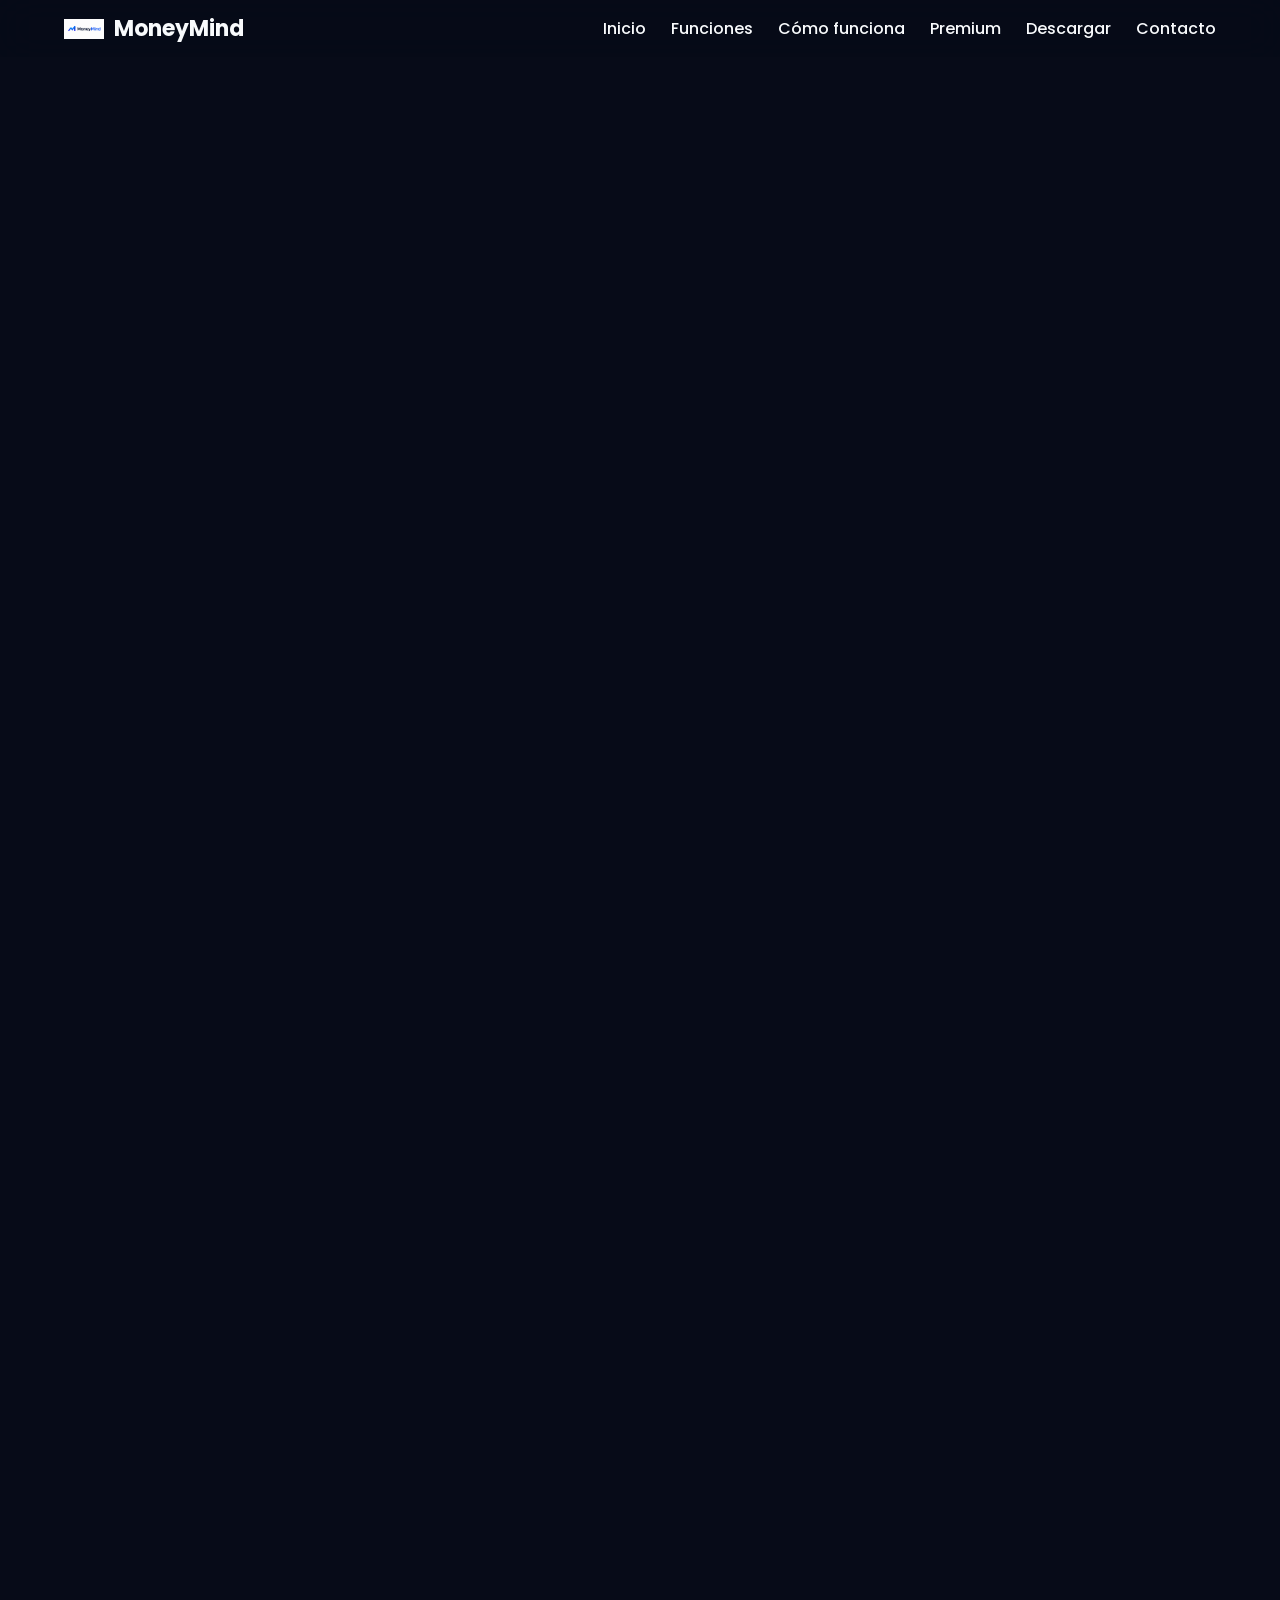
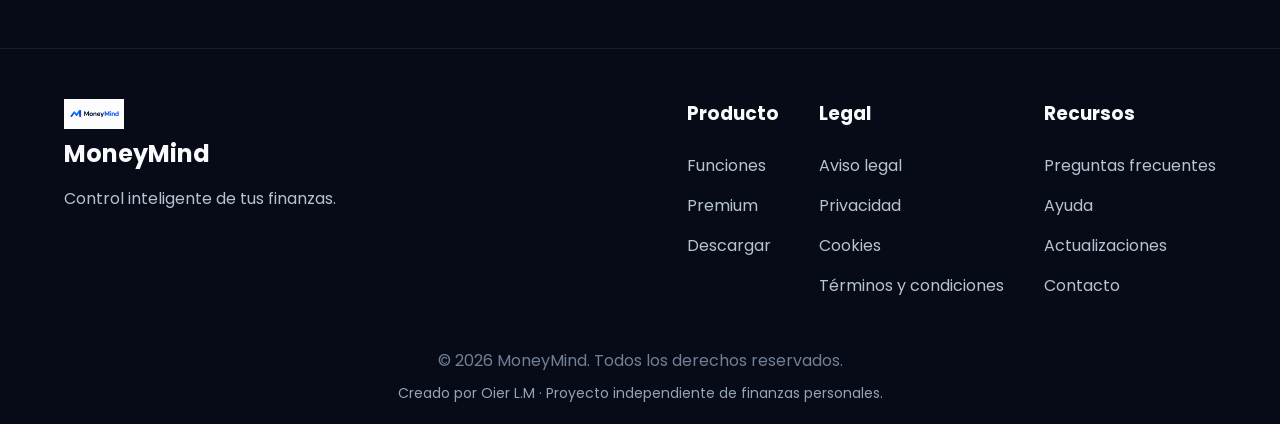
==== commit e18bb0f2: "Add files via upload" ====
--- a/index.html
+++ b/index.html
@@ -1,4 +1,3 @@
-
 <!DOCTYPE html>
 <html lang="es">
 
@@ -8,7 +7,12 @@
 
 <meta name="viewport" content="width=device-width, initial-scale=1.0">
 
+
+<!-- Verificación Google MoneyMind -->
 <meta name="google-site-verification" content="z1dCvcmq63Uy8JYHEoKgB-xX5mWndfbq8cwg8Mv4E4Q">
+
+<!-- Verificación Google adicional -->
+<meta name="google-site-verification" content="gkmWpcwgLTI_mkySpy_zrIrvxmoDH8iPLIlpj59FiLU">
 
 
 <title>
@@ -33,16 +37,12 @@
 <meta name="robots" content="index, follow">
 
 
-<!-- URL principal -->
-
 <link
     rel="canonical"
     href="https://moneymind1789-collab.github.io/MoneyMind/"
 >
 
 
-<!-- Open Graph para compartir en redes -->
-
 <meta
     property="og:title"
     content="MoneyMind - Control inteligente de tus finanzas"
@@ -72,8 +72,6 @@
     content="https://moneymind1789-collab.github.io/MoneyMind/assets/logo.png"
 >
 
-
-<!-- Datos estructurados para Google -->
 
 <script type="application/ld+json">
 {
@@ -125,30 +123,24 @@
 
 <div class="logo">
 
-
 <img
     src="assets/logo.png"
     alt="Logo MoneyMind"
 >
 
-
 <span>
 MoneyMind
 </span>
 
-
 </div>
 
 
 <div class="menu-icon">
-
 ☰
-
 </div>
 
 
 <ul>
-
 
 <li>
 <a href="#inicio">
@@ -156,34 +148,29 @@
 </a>
 </li>
 
-
 <li>
 <a href="#funciones">
 Funciones
 </a>
 </li>
 
-
 <li>
 <a href="#como-funciona">
 Cómo funciona
 </a>
 </li>
 
-
 <li>
 <a href="#premium">
 Premium
 </a>
 </li>
 
-
 <li>
-<a href="#descargar">
+<a href="descargar.html">
 Descargar
 </a>
 </li>
-
 
 <li>
 <a href="contacto.html">
@@ -191,12 +178,10 @@
 </a>
 </li>
 
-
 </ul>
 
 
 </nav>
-
 
 </header>
 
@@ -214,9 +199,7 @@
 
 
 <span class="etiqueta">
-
 🚀 NUEVO · MoneyMind 1.0
-
 </span>
 
 
@@ -255,9 +238,7 @@
     href="#funciones"
     class="btn btn-blanco"
 >
-
-Explorar funciones
-
+    Explorar funciones
 </a>
 
 
@@ -266,22 +247,18 @@
 
 <div class="confianza">
 
-
 <div>
 ✓ Gratis para empezar
 </div>
 
-
 <div>
 ✓ Windows 10/11
 </div>
 
-
 <div>
 ✓ Control total de tus datos
 </div>
 
-
 </div>
 
 
@@ -289,13 +266,11 @@
 
 
 <div class="hero-imagen reveal-right">
-
 
 <img
     src="assets/logo.png"
     alt="Aplicación MoneyMind"
 >
-
 
 </div>
 
@@ -1576,53 +1551,30 @@
 
 
 
-
 <!-- FOOTER -->
 
 <footer class="footer">
 
 
-
-
-
 <div class="footer-contenido">
 
 
-
-
-
 <div class="footer-logo">
 
-
-
-<img src="assets/logo.png" alt="Logo MoneyMind">
-
-
+<img
+    src="assets/logo.png"
+    alt="Logo MoneyMind"
+>
 
 <h2>
-
 MoneyMind
-
 </h2>
 
-
-
-
-<p>
-
+<p>
 Control inteligente de tus finanzas.
-
-</p>
-
-
-
-
-</div>
-
-
-
-
-
+</p>
+
+</div>
 
 
 
@@ -1630,186 +1582,100 @@
 <div class="footer-links">
 
 
-
-
-
-<div>
-
-
-<h3>
-
+<div>
+
+<h3>
 Producto
-
-</h3>
-
+</h3>
 
 <a href="#funciones">
-
 Funciones
-
-</a>
-
+</a>
 
 <a href="#premium">
-
 Premium
-
-</a>
-
+</a>
 
 <a href="#descargar">
-
 Descargar
-
-</a>
-
-
-
-</div>
-
-
-
-
-
-
-
-
-<div>
-
-
-<h3>
-
-Empresa
-
-</h3>
-
-
-<a href="sobre.html">
-Sobre MoneyMind
-</a>
-
-
-
-<a href="contacto.html">
-
-Contacto
-
-</a>
-
-
+</a>
+
+</div>
+
+
+
+
+<div>
+
+<h3>
+Legal
+</h3>
+
+<a href="aviso-legal.html">
+Aviso legal
+</a>
 
 <a href="privacidad.html">
 Privacidad
 </a>
 
-
-
-</div>
-
-
-
-
-
-
-
-
-<div>
-
-
-<h3>
-
+<a href="cookies.html">
+Cookies
+</a>
+
+<a href="terminos.html">
+Términos y condiciones
+</a>
+
+</div>
+
+
+
+
+<div>
+
+<h3>
 Recursos
-
-</h3>
-
+</h3>
 
 <a href="#faq">
-
 Preguntas frecuentes
-
-</a>
-
+</a>
 
 <a href="ayuda.html">
 Ayuda
 </a>
 
-
 <a href="actualizaciones.html">
 Actualizaciones
 </a>
 
-
-</div>
-
-
-
-
-
-
-
-</div>
-
-
-
-
-
-
-
-</div>
-
-
-
-
-
+<a href="contacto.html">
+Contacto
+</a>
+
+</div>
+
+
+</div>
+
+</div>
 
 
 
 
 <div class="footer-final">
 
-
-
-<p>
-
+<p>
 © 2026 MoneyMind.
 Todos los derechos reservados.
-
-</p>
-
+</p>
 
 <p class="creador">
-
 Creado por Oier L.M · Proyecto independiente de finanzas personales.
-
-</p>
-
-
-
-</div>
-
-
-
-
-
-
-</footer>
-
-
-
-
-
-
-
-
-<script src="script.js"></script>
-
-
-
-
-
-</body>
-
-</html>
-
-
+</p>
+
+</div>
+
+
+</footer>
